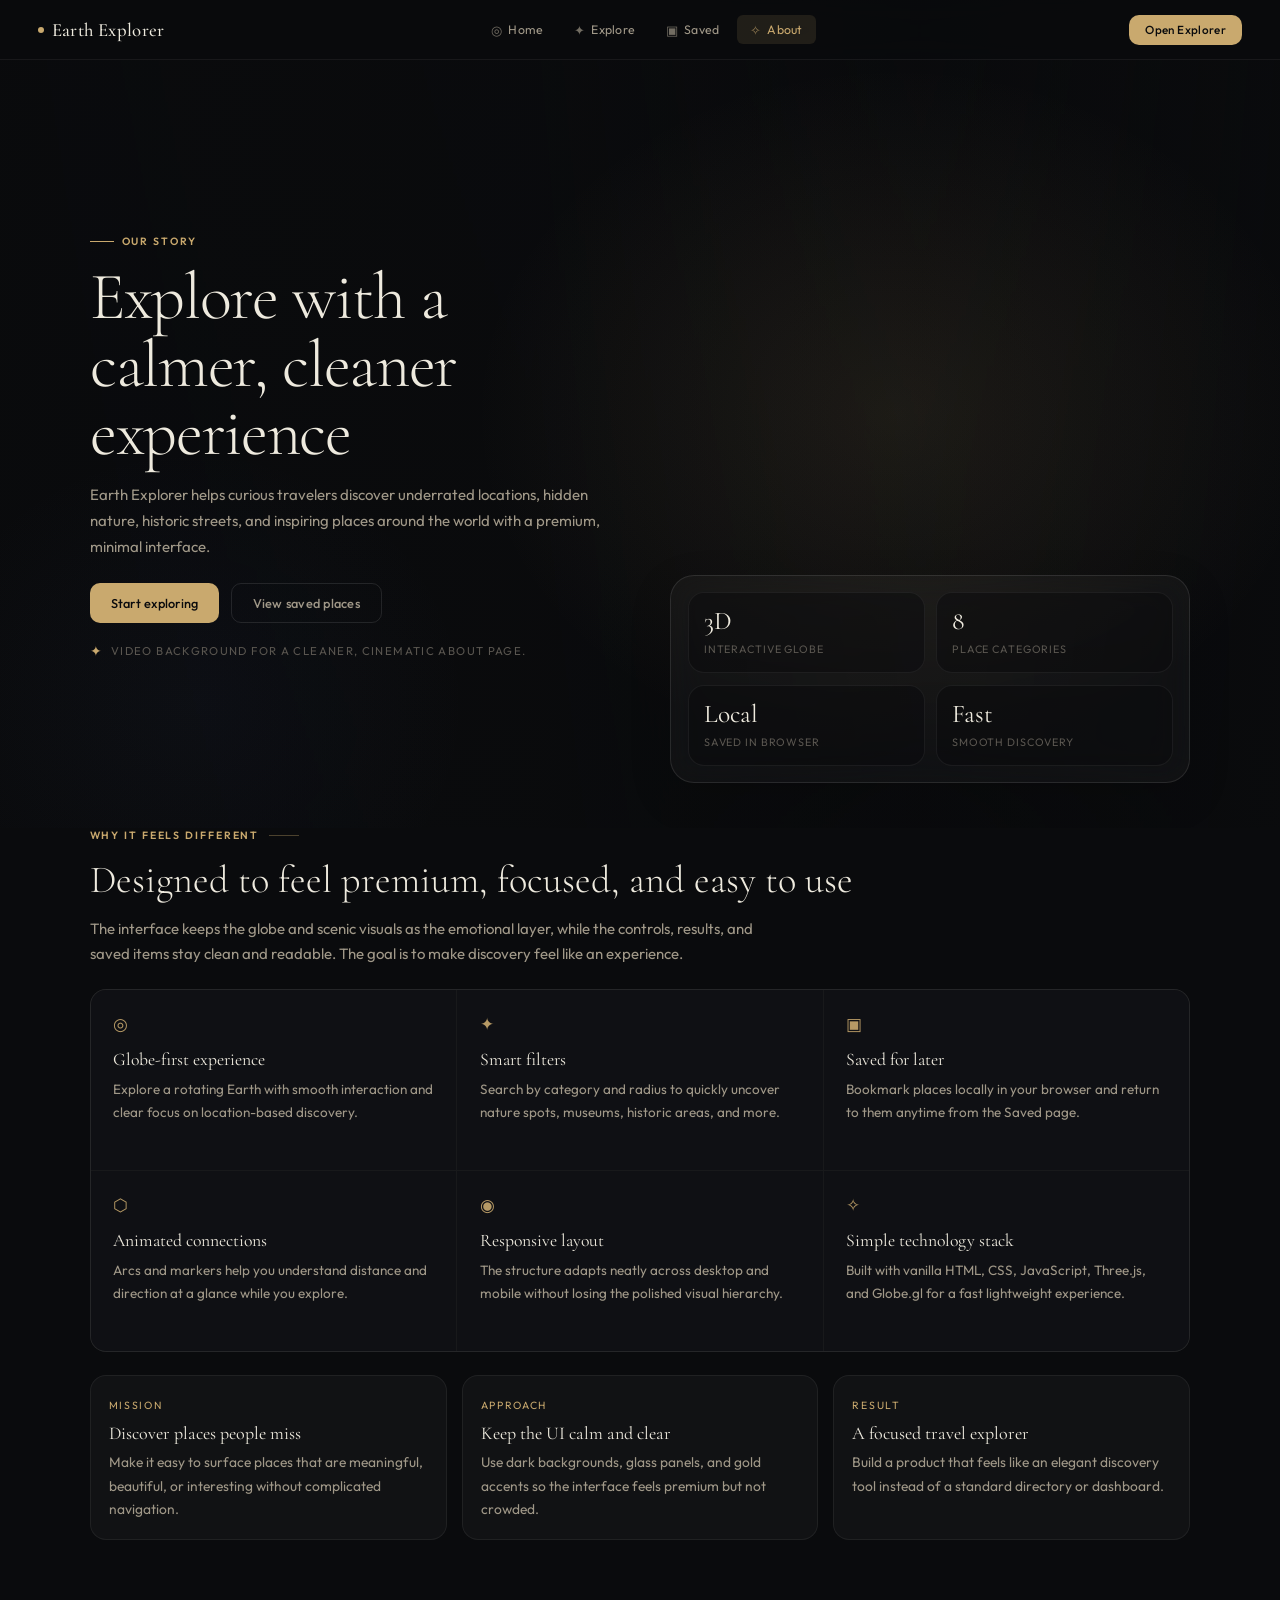
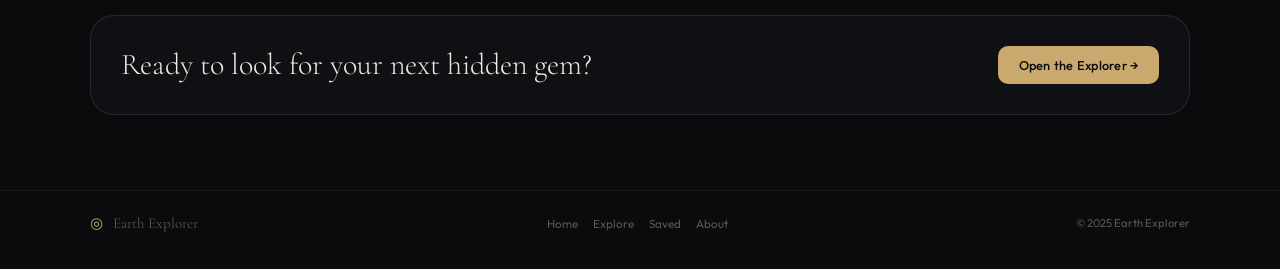
==== web/about.html @ 2730da40 "feat(frontend): finalize UI" ====
<!doctype html>
<html lang="en">
<head>
  <meta charset="UTF-8" />
  <meta name="viewport" content="width=device-width, initial-scale=1.0" />
  <title>About — Earth Explorer</title>
  <link rel="preconnect" href="https://fonts.googleapis.com" />
  <link rel="preconnect" href="https://fonts.gstatic.com" crossorigin />
  <link href="https://fonts.googleapis.com/css2?family=Cormorant+Garamond:ital,wght@0,300;0,400;0,500;0,600;1,300;1,400&family=Outfit:wght@300;400;500;600&display=swap" rel="stylesheet" />
  <link rel="stylesheet" href="styles.css" />
  <style>
    body {
      background: var(--bg);
      color: var(--text);
      min-height: 100vh;
      overflow-x: hidden;
    }

    .about-hero {
      position: relative;
      min-height: 92vh;
      padding: 104px 7vw 3rem;
      display: grid;
      grid-template-columns: minmax(340px, 0.95fr) minmax(420px, 1.05fr);
      gap: 1.8rem;
      align-items: center;
      overflow: hidden;
    }

    .about-hero::before {
      content: "";
      position: absolute;
      inset: 0;
      background:
        radial-gradient(ellipse 55% 70% at 70% 50%, rgba(201,169,110,0.10) 0%, transparent 60%),
        radial-gradient(ellipse 35% 50% at 15% 85%, rgba(80,100,160,0.05) 0%, transparent 62%);
      pointer-events: none;
      z-index: 1;
    }

    .about-video-wrap {
      position: absolute;
      inset: 0;
      z-index: 0;
      overflow: hidden;
    }

    .about-video-wrap::after {
      content: "";
      position: absolute;
      inset: 0;
      background:
        linear-gradient(90deg, rgba(10,11,13,0.92) 0%, rgba(10,11,13,0.78) 42%, rgba(10,11,13,0.35) 72%, rgba(10,11,13,0.82) 100%),
        linear-gradient(180deg, rgba(10,11,13,0.18) 0%, rgba(10,11,13,0.45) 100%);
      pointer-events: none;
    }

    .about-video {
      width: 100%;
      height: 100%;
      object-fit: cover;
      filter: saturate(0.9) contrast(1.03) brightness(0.85);
      transform: scale(1.02);
    }

    .hero-copy,
    .hero-panel {
      position: relative;
      z-index: 2;
    }

    .hero-copy {
      max-width: 620px;
    }

    .hero-tag {
      display: inline-flex;
      align-items: center;
      gap: 8px;
      font-size: 0.7rem;
      font-weight: 600;
      letter-spacing: 0.18em;
      text-transform: uppercase;
      color: var(--gold);
      margin-bottom: 1rem;
    }

    .hero-tag::before {
      content: "";
      display: block;
      width: 24px;
      height: 1px;
      background: var(--gold);
    }

    .about-hero h1 {
      font-family: var(--font-display);
      font-size: clamp(2.9rem, 5.2vw, 4.8rem);
      font-weight: 300;
      line-height: 1.02;
      letter-spacing: -0.02em;
      color: var(--text);
      margin-bottom: 1rem;
      text-wrap: balance;
    }

    .about-hero p {
      color: var(--text-2);
      font-size: 1rem;
      max-width: 56ch;
      line-height: 1.75;
      margin-bottom: 1.5rem;
    }

    .hero-actions {
      display: flex;
      gap: 0.75rem;
      flex-wrap: wrap;
      margin-bottom: 1.25rem;
    }

    .hero-note {
      display: inline-flex;
      align-items: center;
      gap: 8px;
      color: var(--text-3);
      font-size: 0.76rem;
      letter-spacing: 0.12em;
      text-transform: uppercase;
    }

    .hero-note::before {
      content: "✦";
      color: var(--gold);
      font-size: 0.9rem;
    }

    .hero-panel {
      align-self: end;
      justify-self: end;
      width: min(520px, 100%);
      padding: 1.1rem;
      border-radius: var(--radius-xl);
      border: 1px solid var(--border-2);
      background: rgba(255,255,255,0.03);
      backdrop-filter: blur(18px);
      box-shadow: 0 14px 40px rgba(0,0,0,0.18);
    }

    .hero-panel-grid {
      display: grid;
      grid-template-columns: repeat(2, 1fr);
      gap: 0.75rem;
    }

    .hero-mini {
      padding: 1rem;
      border-radius: var(--radius-lg);
      border: 1px solid var(--border);
      background: rgba(10,11,13,0.45);
    }

    .hero-mini strong {
      display: block;
      font-family: var(--font-display);
      font-size: 1.7rem;
      font-weight: 400;
      color: var(--text);
      line-height: 1;
      margin-bottom: 0.3rem;
    }

    .hero-mini span {
      color: var(--text-3);
      font-size: 0.72rem;
      text-transform: uppercase;
      letter-spacing: 0.08em;
    }

    .about-shell {
      padding: 0 7vw 5rem;
      display: grid;
      gap: 2rem;
    }

    .section-tag {
      font-size: 0.7rem;
      font-weight: 600;
      letter-spacing: 0.18em;
      text-transform: uppercase;
      color: var(--gold);
      margin-bottom: 1rem;
      display: flex;
      align-items: center;
      gap: 10px;
    }

    .section-tag::after {
      content: "";
      flex: 1;
      max-width: 30px;
      height: 1px;
      background: var(--gold-mid);
    }

    .section-title {
      font-family: var(--font-display);
      font-size: clamp(1.8rem, 3vw, 2.8rem);
      font-weight: 300;
      line-height: 1.2;
      color: var(--text);
      margin-bottom: 0.85rem;
    }

    .section-subtitle {
      color: var(--text-2);
      max-width: 68ch;
      line-height: 1.7;
      margin-bottom: 1.5rem;
    }

    .features-grid {
      display: grid;
      grid-template-columns: repeat(3, 1fr);
      gap: 1px;
      background: var(--border);
      border: 1px solid var(--border);
      border-radius: var(--radius-lg);
      overflow: hidden;
      margin-bottom: 1.5rem;
    }

    .feature-item {
      background: var(--bg-1);
      padding: 1.5rem;
      min-height: 180px;
    }

    .feature-icon {
      display: inline-flex;
      margin-bottom: 1rem;
      color: var(--gold);
      font-size: 1.15rem;
      opacity: 0.9;
    }

    .feature-item h3 {
      font-family: var(--font-display);
      font-size: 1.18rem;
      font-weight: 400;
      color: var(--text);
      margin-bottom: 0.55rem;
    }

    .feature-item p {
      color: var(--text-2);
      line-height: 1.7;
      font-size: 0.9rem;
    }

    .story-grid {
      display: grid;
      grid-template-columns: repeat(3, 1fr);
      gap: 1rem;
    }

    .story-card {
      padding: 1.2rem;
      border: 1px solid var(--border);
      border-radius: var(--radius-lg);
      background: rgba(255,255,255,0.03);
    }

    .story-card span {
      display: inline-block;
      margin-bottom: 0.7rem;
      color: var(--gold);
      text-transform: uppercase;
      letter-spacing: 0.16em;
      font-size: 0.7rem;
    }

    .story-card h3 {
      font-family: var(--font-display);
      font-size: 1.2rem;
      font-weight: 400;
      color: var(--text);
      margin-bottom: 0.45rem;
    }

    .story-card p {
      color: var(--text-2);
      line-height: 1.7;
      font-size: 0.92rem;
    }

    .cta-band {
      margin: 0 7vw 5rem;
      background: var(--bg-1);
      border: 1px solid var(--border-2);
      border-radius: var(--radius-xl);
      padding: 2rem;
      display: flex;
      align-items: center;
      justify-content: space-between;
      gap: 1rem;
      flex-wrap: wrap;
    }

    .cta-band h2 {
      font-family: var(--font-display);
      font-size: clamp(1.4rem, 2.4vw, 2rem);
      font-weight: 300;
      color: var(--text);
      max-width: 40ch;
      line-height: 1.25;
    }

    .footer {
      padding: 1.5rem 7vw 2.5rem;
      border-top: 1px solid var(--border);
      display: flex;
      align-items: center;
      justify-content: space-between;
      gap: 1rem;
      flex-wrap: wrap;
      color: var(--text-3);
      font-size: 0.85rem;
    }

    .footer-links {
      display: flex;
      gap: 1rem;
      flex-wrap: wrap;
      list-style: none;
    }

    .footer-links a:hover {
      color: var(--gold);
    }

    @media (max-width: 980px) {
      .about-hero {
        grid-template-columns: 1fr;
        min-height: auto;
        padding-bottom: 2.5rem;
      }

      .hero-panel {
        justify-self: start;
      }

      .features-grid,
      .story-grid {
        grid-template-columns: 1fr;
      }
    }

    @media (max-width: 720px) {
      .about-hero {
        padding-top: 92px;
      }

      .hero-panel-grid {
        grid-template-columns: 1fr 1fr;
      }

      .cta-band {
        text-align: center;
        justify-content: center;
      }
    }

    @media (max-width: 520px) {
      .hero-panel-grid {
        grid-template-columns: 1fr;
      }
    }
  </style>
</head>
<body>
  <div class="space-bg"></div>

  <nav class="nav">
    <a href="index.html" class="nav-logo"><span class="dot"></span>Earth Explorer</a>
    <ul class="nav-links">
      <li><a href="index.html"><span class="nav-icon">◎</span> Home</a></li>
      <li><a href="explore.html"><span class="nav-icon">✦</span> Explore</a></li>
      <li><a href="saved.html"><span class="nav-icon">▣</span> Saved</a></li>
      <li><a href="about.html" class="active"><span class="nav-icon">✧</span> About</a></li>
    </ul>
    <a href="explore.html" class="nav-cta">Open Explorer</a>
    <button class="nav-hamburger" id="navHam" aria-label="Menu" aria-expanded="false">
      <span></span><span></span><span></span>
    </button>
  </nav>

  <div class="mobile-menu" id="mobileMenu">
    <a href="index.html">◎ &nbsp;Home</a>
    <a href="explore.html">✦ &nbsp;Explore</a>
    <a href="saved.html">▣ &nbsp;Saved</a>
    <a href="about.html" class="active">✧ &nbsp;About</a>
  </div>

  <header class="about-hero">
    <div class="about-video-wrap">
      <video class="about-video" autoplay muted loop playsinline>
        <source src="mixkit-landscape-of-a-large-lake-during-sunset-from-the-air-4998-4k.mp4" type="video/mp4" />
      </video>
    </div>

    <div class="hero-copy">
      <div class="hero-tag">Our story</div>
      <h1>Explore with a calmer, cleaner experience</h1>
      <p>
        Earth Explorer helps curious travelers discover underrated locations, hidden nature,
        historic streets, and inspiring places around the world with a premium, minimal interface.
      </p>
      <div class="hero-actions">
        <a href="explore.html" class="btn btn-gold">Start exploring</a>
        <a href="saved.html" class="btn btn-outline">View saved places</a>
      </div>
      <div class="hero-note">Video background for a cleaner, cinematic about page.</div>
    </div>

    <div class="hero-panel glass">
      <div class="hero-panel-grid">
        <div class="hero-mini">
          <strong>3D</strong>
          <span>Interactive globe</span>
        </div>
        <div class="hero-mini">
          <strong>8</strong>
          <span>Place categories</span>
        </div>
        <div class="hero-mini">
          <strong>Local</strong>
          <span>Saved in browser</span>
        </div>
        <div class="hero-mini">
          <strong>Fast</strong>
          <span>Smooth discovery</span>
        </div>
      </div>
    </div>
  </header>

  <main class="about-shell">
    <section>
      <div class="section-tag">Why it feels different</div>
      <h2 class="section-title">Designed to feel premium, focused, and easy to use</h2>
      <p class="section-subtitle">
        The interface keeps the globe and scenic visuals as the emotional layer, while the controls,
        results, and saved items stay clean and readable. The goal is to make discovery feel like an experience.
      </p>

      <div class="features-grid">
        <div class="feature-item">
          <span class="feature-icon">◎</span>
          <h3>Globe-first experience</h3>
          <p>Explore a rotating Earth with smooth interaction and clear focus on location-based discovery.</p>
        </div>
        <div class="feature-item">
          <span class="feature-icon">✦</span>
          <h3>Smart filters</h3>
          <p>Search by category and radius to quickly uncover nature spots, museums, historic areas, and more.</p>
        </div>
        <div class="feature-item">
          <span class="feature-icon">▣</span>
          <h3>Saved for later</h3>
          <p>Bookmark places locally in your browser and return to them anytime from the Saved page.</p>
        </div>
        <div class="feature-item">
          <span class="feature-icon">⬡</span>
          <h3>Animated connections</h3>
          <p>Arcs and markers help you understand distance and direction at a glance while you explore.</p>
        </div>
        <div class="feature-item">
          <span class="feature-icon">◉</span>
          <h3>Responsive layout</h3>
          <p>The structure adapts neatly across desktop and mobile without losing the polished visual hierarchy.</p>
        </div>
        <div class="feature-item">
          <span class="feature-icon">✧</span>
          <h3>Simple technology stack</h3>
          <p>Built with vanilla HTML, CSS, JavaScript, Three.js, and Globe.gl for a fast lightweight experience.</p>
        </div>
      </div>

      <div class="story-grid">
        <div class="story-card glass">
          <span>Mission</span>
          <h3>Discover places people miss</h3>
          <p>Make it easy to surface places that are meaningful, beautiful, or interesting without complicated navigation.</p>
        </div>
        <div class="story-card glass">
          <span>Approach</span>
          <h3>Keep the UI calm and clear</h3>
          <p>Use dark backgrounds, glass panels, and gold accents so the interface feels premium but not crowded.</p>
        </div>
        <div class="story-card glass">
          <span>Result</span>
          <h3>A focused travel explorer</h3>
          <p>Build a product that feels like an elegant discovery tool instead of a standard directory or dashboard.</p>
        </div>
      </div>
    </section>
  </main>

  <div class="cta-band">
    <h2>Ready to look for your next hidden gem?</h2>
    <a href="explore.html" class="btn btn-gold">Open the Explorer →</a>
  </div>

  <footer class="footer">
    <div class="footer-logo"><span style="color:var(--gold)">◎</span>&nbsp;Earth Explorer</div>
    <ul class="footer-links">
      <li><a href="index.html">Home</a></li>
      <li><a href="explore.html">Explore</a></li>
      <li><a href="saved.html">Saved</a></li>
      <li><a href="about.html">About</a></li>
    </ul>
    <span class="footer-copy">© 2025 Earth Explorer</span>
  </footer>

  <script src="nav.js"></script>
  <script src="about.js"></script>
</body>
</html>
---- web/styles.css ----
@import url('https://fonts.googleapis.com/css2?family=Cormorant+Garamond:ital,wght@0,300;0,400;0,500;0,600;1,300;1,400&family=Outfit:wght@300;400;500;600&display=swap');

/* ─── TOKENS ─────────────────────────────────────────────────── */
:root {
  --bg:        #0a0b0d;
  --bg-1:      #0f1014;
  --bg-2:      #141519;
  --bg-3:      #1a1b20;
  --bg-4:      #20222a;

  --gold:      #c9a96e;
  --gold-dim:  rgba(201,169,110,0.12);
  --gold-mid:  rgba(201,169,110,0.35);

  --text:      #eeeade;
  --text-2:    #a09888;
  --text-3:    #5a5650;

  --border:    rgba(255,255,255,0.06);
  --border-2:  rgba(255,255,255,0.1);
  --border-3:  rgba(201,169,110,0.3);

  --radius-sm: 6px;
  --radius:    10px;
  --radius-lg: 16px;
  --radius-xl: 24px;

  --font-display: 'Cormorant Garamond', Georgia, serif;
  --font-body:    'Outfit', sans-serif;
}

/* ─── RESET ──────────────────────────────────────────────────── */
*, *::before, *::after { box-sizing: border-box; margin: 0; padding: 0; }

html { font-size: 15px; scroll-behavior: smooth; }

body {
  font-family: var(--font-body);
  background: var(--bg);
  color: var(--text);
  min-height: 100vh;
  overflow-x: hidden;
  -webkit-font-smoothing: antialiased;
}

a { color: inherit; text-decoration: none; }
button { cursor: pointer; font-family: var(--font-body); }
img { display: block; max-width: 100%; }

/* ─── SCROLLBAR ──────────────────────────────────────────────── */
::-webkit-scrollbar { width: 4px; }
::-webkit-scrollbar-track { background: transparent; }
::-webkit-scrollbar-thumb { background: var(--bg-4); border-radius: 4px; }

/* ─── NAV ────────────────────────────────────────────────────── */
.nav {
  position: fixed;
  top: 0; left: 0; right: 0;
  z-index: 100;
  height: 60px;
  display: flex;
  align-items: center;
  justify-content: space-between;
  padding: 0 2.5rem;
  background: rgba(10,11,13,0.85);
  backdrop-filter: blur(20px);
  border-bottom: 1px solid var(--border);
}

.nav-logo {
  font-family: var(--font-display);
  font-size: 1.25rem;
  font-weight: 500;
  color: var(--text);
  letter-spacing: 0.02em;
  display: flex;
  align-items: center;
  gap: 8px;
}

.nav-logo .dot {
  width: 6px; height: 6px;
  border-radius: 50%;
  background: var(--gold);
}

.nav-links {
  display: flex;
  align-items: center;
  gap: 0.25rem;
  list-style: none;
}

.nav-links a {
  display: inline-flex;
  align-items: center;
  gap: 6px;
  padding: 0.45rem 0.9rem;
  border-radius: var(--radius-sm);
  font-size: 0.82rem;
  font-weight: 400;
  color: var(--text-2);
  transition: color 0.2s, background 0.2s;
  letter-spacing: 0.02em;
}

.nav-links a:hover { color: var(--text); background: var(--bg-3); }

.nav-links a.active {
  color: var(--gold);
  background: var(--gold-dim);
}

.nav-links .nav-icon { font-size: 13px; opacity: 0.7; }

.nav-cta {
  font-size: 0.78rem;
  font-weight: 500;
  padding: 0.5rem 1.1rem;
  border-radius: var(--radius);
  background: var(--gold);
  color: var(--bg);
  border: none;
  transition: opacity 0.2s, transform 0.2s;
  letter-spacing: 0.03em;
}

.nav-cta:hover { opacity: 0.9; transform: translateY(-1px); }

/* Mobile hamburger */
.nav-hamburger {
  display: none;
  flex-direction: column;
  gap: 4px;
  background: none;
  border: none;
  padding: 6px;
}

.nav-hamburger span {
  display: block;
  width: 20px; height: 1.5px;
  background: var(--text-2);
  border-radius: 2px;
  transition: 0.2s;
}

.mobile-menu {
  display: none;
  position: fixed;
  top: 60px; left: 0; right: 0;
  background: var(--bg-1);
  border-bottom: 1px solid var(--border);
  padding: 1rem 1.5rem;
  flex-direction: column;
  gap: 0.25rem;
  z-index: 99;
}

.mobile-menu.open { display: flex; }

.mobile-menu a {
  display: flex;
  align-items: center;
  gap: 10px;
  padding: 0.7rem 0.8rem;
  border-radius: var(--radius-sm);
  font-size: 0.9rem;
  color: var(--text-2);
  transition: background 0.15s, color 0.15s;
}

.mobile-menu a:hover, .mobile-menu a.active { color: var(--gold); background: var(--gold-dim); }

/* ─── BUTTONS ────────────────────────────────────────────────── */
.btn {
  display: inline-flex;
  align-items: center;
  gap: 7px;
  border: none;
  padding: 0.72rem 1.4rem;
  border-radius: var(--radius);
  font-family: var(--font-body);
  font-size: 0.85rem;
  font-weight: 500;
  letter-spacing: 0.02em;
  transition: all 0.2s ease;
  white-space: nowrap;
}

.btn:hover { transform: translateY(-1px); }
.btn:active { transform: translateY(0) scale(0.99); }

.btn-gold {
  background: var(--gold);
  color: var(--bg);
}
.btn-gold:hover { background: #d4b47c; }

.btn-outline {
  background: transparent;
  border: 1px solid var(--border-2);
  color: var(--text-2);
}
.btn-outline:hover { border-color: var(--gold-mid); color: var(--text); background: var(--gold-dim); }

.btn-ghost {
  background: var(--bg-3);
  border: 1px solid var(--border);
  color: var(--text-2);
  font-size: 0.8rem;
  padding: 0.5rem 1rem;
}
.btn-ghost:hover { color: var(--text); border-color: var(--border-2); }

.btn-icon {
  width: 36px; height: 36px;
  padding: 0;
  justify-content: center;
  background: var(--bg-3);
  border: 1px solid var(--border);
  color: var(--text-2);
  border-radius: var(--radius-sm);
  font-size: 16px;
}
.btn-icon:hover { color: var(--text); border-color: var(--border-2); }

/* ─── INPUTS ─────────────────────────────────────────────────── */
.input {
  width: 100%;
  background: var(--bg-2);
  border: 1px solid var(--border);
  border-radius: var(--radius);
  padding: 0.65rem 0.9rem;
  color: var(--text);
  font-family: var(--font-body);
  font-size: 0.875rem;
  outline: none;
  transition: border-color 0.2s, background 0.2s;
}
.input:focus { border-color: var(--gold-mid); background: var(--bg-3); }
.input::placeholder { color: var(--text-3); }

.input-group { position: relative; }
.input-group .input { padding-left: 2.4rem; }
.input-prefix {
  position: absolute;
  left: 0.9rem;
  top: 50%;
  transform: translateY(-50%);
  color: var(--text-3);
  font-size: 13px;
  pointer-events: none;
}

/* Range slider */
input[type=range] {
  width: 100%;
  appearance: none;
  height: 2px;
  background: var(--bg-4);
  border-radius: 2px;
  outline: none;
  cursor: pointer;
}
input[type=range]::-webkit-slider-thumb {
  appearance: none;
  width: 14px; height: 14px;
  border-radius: 50%;
  background: var(--gold);
  border: 2px solid var(--bg);
  box-shadow: 0 0 0 3px var(--gold-dim);
  transition: box-shadow 0.2s;
}
input[type=range]:hover::-webkit-slider-thumb { box-shadow: 0 0 0 5px var(--gold-dim); }

/* ─── CHIPS ──────────────────────────────────────────────────── */
.chips { display: flex; flex-wrap: wrap; gap: 0.4rem; }

.chip {
  padding: 0.32rem 0.72rem;
  border-radius: 999px;
  border: 1px solid var(--border);
  background: transparent;
  color: var(--text-3);
  font-family: var(--font-body);
  font-size: 0.75rem;
  font-weight: 500;
  letter-spacing: 0.02em;
  cursor: pointer;
  transition: all 0.18s ease;
}
.chip:hover { border-color: var(--border-2); color: var(--text-2); }
.chip.active {
  background: var(--gold-dim);
  border-color: var(--gold-mid);
  color: var(--gold);
}

/* ─── LABEL ──────────────────────────────────────────────────── */
.label {
  font-size: 0.7rem;
  font-weight: 600;
  letter-spacing: 0.14em;
  text-transform: uppercase;
  color: var(--text-3);
}

/* ─── DIVIDER ────────────────────────────────────────────────── */
.divider {
  height: 1px;
  background: var(--border);
  margin: 1.5rem 0;
}

/* ─── BADGE ──────────────────────────────────────────────────── */
.badge {
  display: inline-block;
  padding: 0.2rem 0.55rem;
  border-radius: 5px;
  font-size: 0.68rem;
  font-weight: 600;
  letter-spacing: 0.04em;
  background: var(--gold-dim);
  color: var(--gold);
  border: 1px solid rgba(201,169,110,0.2);
}

/* ─── CARD ───────────────────────────────────────────────────── */
.card {
  background: var(--bg-1);
  border: 1px solid var(--border);
  border-radius: var(--radius-lg);
  overflow: hidden;
  transition: border-color 0.2s, transform 0.2s;
}
.card:hover {
  border-color: var(--border-2);
  transform: translateY(-2px);
}

/* ─── STATS STRIP ────────────────────────────────────────────── */
.stat-strip {
  display: grid;
  grid-template-columns: repeat(4, 1fr);
  gap: 1px;
  background: var(--border);
  border: 1px solid var(--border);
  border-radius: var(--radius-lg);
  overflow: hidden;
}

.stat-item {
  background: var(--bg-1);
  padding: 1.1rem 1rem;
  text-align: center;
}

.stat-num {
  font-family: var(--font-display);
  font-size: 1.8rem;
  font-weight: 300;
  color: var(--text);
  line-height: 1;
  display: block;
  margin-bottom: 0.3rem;
}

.stat-lbl {
  font-size: 0.7rem;
  color: var(--text-3);
  letter-spacing: 0.08em;
  text-transform: uppercase;
}

/* ─── MODAL ──────────────────────────────────────────────────── */
.modal-overlay {
  position: fixed;
  inset: 0;
  background: rgba(5,6,8,0.82);
  backdrop-filter: blur(10px);
  display: flex;
  align-items: center;
  justify-content: center;
  z-index: 200;
  padding: 1rem;
  opacity: 0;
  pointer-events: none;
  transition: opacity 0.25s ease;
}

.modal-overlay.open {
  opacity: 1;
  pointer-events: all;
}

.modal-box {
  background: var(--bg-1);
  border: 1px solid var(--border-2);
  border-radius: var(--radius-xl);
  width: min(700px, 96vw);
  overflow: hidden;
  transform: translateY(12px) scale(0.98);
  transition: transform 0.25s ease;
}

.modal-overlay.open .modal-box {
  transform: translateY(0) scale(1);
}

.modal-banner {
  height: 180px;
  background: var(--bg-3);
  position: relative;
  overflow: hidden;
  display: flex;
  align-items: center;
  justify-content: center;
}

.modal-banner-bg {
  position: absolute;
  inset: 0;
  background:
    radial-gradient(ellipse at 30% 50%, rgba(201,169,110,0.12) 0%, transparent 60%),
    radial-gradient(ellipse at 80% 30%, rgba(100,140,200,0.08) 0%, transparent 50%);
}

.modal-banner-icon {
  font-size: 3rem;
  position: relative;
  z-index: 1;
  opacity: 0.6;
}

.modal-close {
  position: absolute;
  top: 0.75rem; right: 0.75rem;
  width: 30px; height: 30px;
  border-radius: var(--radius-sm);
  background: rgba(0,0,0,0.4);
  border: 1px solid rgba(255,255,255,0.1);
  color: var(--text-2);
  font-size: 1rem;
  display: flex;
  align-items: center;
  justify-content: center;
  z-index: 5;
  transition: background 0.2s;
}
.modal-close:hover { background: rgba(255,255,255,0.1); color: var(--text); }

.modal-body { padding: 1.75rem; }
.modal-body h3 {
  font-family: var(--font-display);
  font-size: 1.7rem;
  font-weight: 400;
  color: var(--text);
  margin-bottom: 0.35rem;
}
.modal-meta { font-size: 0.8rem; color: var(--gold); margin-bottom: 0.75rem; letter-spacing: 0.03em; }
.modal-desc { color: var(--text-2); font-size: 0.9rem; line-height: 1.65; margin-bottom: 1.5rem; }
.modal-actions { display: flex; gap: 0.6rem; flex-wrap: wrap; }

/* ─── TOAST ──────────────────────────────────────────────────── */
.toast {
  position: fixed;
  bottom: 1.5rem;
  left: 50%;
  transform: translateX(-50%) translateY(20px);
  background: var(--bg-3);
  border: 1px solid var(--border-2);
  border-radius: var(--radius);
  padding: 0.6rem 1.2rem;
  font-size: 0.82rem;
  color: var(--text);
  display: flex;
  align-items: center;
  gap: 8px;
  z-index: 300;
  opacity: 0;
  transition: all 0.3s ease;
  pointer-events: none;
  white-space: nowrap;
}

.toast.show {
  opacity: 1;
  transform: translateX(-50%) translateY(0);
}

.toast-dot {
  width: 6px; height: 6px;
  border-radius: 50%;
  background: var(--gold);
  flex-shrink: 0;
}

/* ─── PROGRESS ───────────────────────────────────────────────── */
.progress-bar {
  height: 2px;
  background: var(--bg-4);
  border-radius: 2px;
  overflow: hidden;
}

.progress-fill {
  height: 100%;
  width: 0;
  background: linear-gradient(90deg, var(--gold), #e8c88a);
  transition: width 0.15s linear;
}

/* ─── LOADING RING ───────────────────────────────────────────── */
.loader {
  width: 36px; height: 36px;
  border-radius: 50%;
  border: 1.5px solid var(--bg-4);
  border-top-color: var(--gold);
  animation: spin 0.85s linear infinite;
}

/* ─── EMPTY STATE ────────────────────────────────────────────── */
.empty-state {
  display: flex;
  flex-direction: column;
  align-items: center;
  justify-content: center;
  gap: 0.75rem;
  padding: 3rem 1.5rem;
  text-align: center;
}

.empty-orb {
  width: 52px; height: 52px;
  border-radius: 50%;
  background: var(--bg-3);
  border: 1px solid var(--border-2);
  display: flex;
  align-items: center;
  justify-content: center;
  font-size: 22px;
  color: var(--text-3);
}

.empty-state p { color: var(--text-3); font-size: 0.85rem; line-height: 1.6; }
.empty-state strong { color: var(--text-2); font-weight: 500; }

/* ─── PAGE HEADER ────────────────────────────────────────────── */
.page-header {
  padding: 100px 7vw 60px;
  border-bottom: 1px solid var(--border);
}

.page-header .eyebrow {
  font-size: 0.7rem;
  font-weight: 600;
  letter-spacing: 0.18em;
  text-transform: uppercase;
  color: var(--gold);
  margin-bottom: 1rem;
  display: flex;
  align-items: center;
  gap: 10px;
}

.page-header .eyebrow::after {
  content: '';
  flex: 1;
  max-width: 40px;
  height: 1px;
  background: var(--gold-mid);
}

.page-header h1 {
  font-family: var(--font-display);
  font-size: clamp(2.5rem, 5vw, 4.2rem);
  font-weight: 300;
  line-height: 1.1;
  letter-spacing: -0.01em;
  color: var(--text);
  margin-bottom: 1rem;
}

.page-header h1 em {
  font-style: italic;
  color: var(--gold);
}

.page-header p {
  color: var(--text-2);
  font-size: 1rem;
  max-width: 52ch;
  line-height: 1.7;
}

/* ─── FOOTER ─────────────────────────────────────────────────── */
.footer {
  border-top: 1px solid var(--border);
  padding: 2rem 7vw;
  display: flex;
  align-items: center;
  justify-content: space-between;
  flex-wrap: wrap;
  gap: 1rem;
}

.footer-logo {
  font-family: var(--font-display);
  font-size: 1rem;
  font-weight: 400;
  color: var(--text-3);
  display: flex;
  align-items: center;
  gap: 6px;
}

.footer-links {
  display: flex;
  gap: 1.5rem;
  list-style: none;
}

.footer-links a {
  font-size: 0.78rem;
  color: var(--text-3);
  transition: color 0.2s;
}

.footer-links a:hover { color: var(--text-2); }

.footer-copy {
  font-size: 0.75rem;
  color: var(--text-3);
}

/* ─── ANIMATIONS ─────────────────────────────────────────────── */
@keyframes spin { to { transform: rotate(360deg); } }

@keyframes fadeUp {
  from { opacity: 0; transform: translateY(14px); }
  to   { opacity: 1; transform: translateY(0); }
}

@keyframes fadeIn {
  from { opacity: 0; }
  to   { opacity: 1; }
}

.anim-up { animation: fadeUp 0.6s ease both; }
.anim-up-2 { animation: fadeUp 0.6s ease 0.1s both; }
.anim-up-3 { animation: fadeUp 0.6s ease 0.2s both; }
.anim-up-4 { animation: fadeUp 0.6s ease 0.3s both; }

/* ─── HIDDEN ─────────────────────────────────────────────────── */
.hidden { display: none !important; }

/* ─── RESPONSIVE ─────────────────────────────────────────────── */
@media (max-width: 900px) {
  .nav-links, .nav-cta { display: none; }
  .nav-hamburger { display: flex; }
  .stat-strip { grid-template-columns: 1fr 1fr; }
}

@media (max-width: 600px) {
  .nav { padding: 0 1.25rem; }
  .page-header { padding: 90px 5vw 40px; }
  .footer { flex-direction: column; align-items: flex-start; }
}

/* =========================
   PAGE TRANSITIONS
========================= */

body {
  opacity: 0;
  transform: translateY(8px);
  will-change: opacity, transform;
  transition:
    opacity 0.3s ease,
    transform 0.3s cubic-bezier(.22,1,.36,1);
}

body.page-ready {
  opacity: 1;
  transform: translateY(0);
}

/* Link transition */
body.page-exit {
  opacity: 0;
  transform: translateY(-8px);
}

/* Section reveal */
.reveal {
  opacity: 0;
  transform: translateY(40px);
  transition:
    opacity .8s ease,
    transform .8s cubic-bezier(.22,1,.36,1);
}

.reveal.visible {
  opacity: 1;
  transform: translateY(0);
}

/* Hero text stagger */
.anim-text {
  opacity: 0;
  transform: translateY(24px);
  animation: fadeSlideUp .9s forwards;
}

.anim-text:nth-child(2){animation-delay:.1s;}
.anim-text:nth-child(3){animation-delay:.2s;}
.anim-text:nth-child(4){animation-delay:.3s;}

@keyframes fadeSlideUp{
  to{
    opacity:1;
    transform:translateY(0);
  }
}

/* Card hover */
.card,
.feature-item,
.place-card,
.cat-card,
.story-card,
.hero-mini {
  transition:
    transform .35s cubic-bezier(.22,1,.36,1),
    box-shadow .35s ease,
    border-color .35s ease;
}

.card:hover,
.feature-item:hover,
.place-card:hover,
.cat-card:hover,
.story-card:hover,
.hero-mini:hover{
  transform: translateY(-6px);
}

/* Smooth image zoom */
img,
video{
  transition: transform 8s ease;
}

.hero:hover img,
.hero:hover video{
  transform: scale(1.05);
}

/* ==========================
   PREMIUM TEXT ANIMATIONS
========================== */

.text-reveal {
  opacity: 0;
  transform: translateY(24px);
  animation: textReveal 0.9s cubic-bezier(.22,1,.36,1) forwards;
}

.text-reveal-delay-1 {
  animation-delay: .15s;
}

.text-reveal-delay-2 {
  animation-delay: .3s;
}

.text-reveal-delay-3 {
  animation-delay: .45s;
}

@keyframes textReveal {
  from {
    opacity: 0;
    transform: translateY(24px);
  }

  to {
    opacity: 1;
    transform: translateY(0);
  }
}

/* Elegant letter spacing animation */

.text-glow {
  animation: textGlow 1.4s ease forwards;
}

@keyframes textGlow {
  from {
    opacity: 0;
    letter-spacing: 0.12em;
  }

  to {
    opacity: 1;
    letter-spacing: normal;
  }
}

.title-3d,
.hero h1,
.about-hero h1,
.saved-hero h1 {
  transform-style: preserve-3d;
  will-change: transform, text-shadow, filter;
}

.title-3d {
  position: relative;
  display: inline-block;
  color: var(--text);
  text-shadow:
    0 12px 28px rgba(0, 0, 0, 0.18),
    0 3px 18px rgba(0, 0, 0, 0.14),
    0 0 30px rgba(201, 169, 110, 0.12);
  transition: transform 0.32s ease, text-shadow 0.32s ease;
  animation: floatTitle 8s ease-in-out infinite alternate;
}

.title-3d::before {
  content: '';
  position: absolute;
  inset: 0;
  pointer-events: none;
  background: linear-gradient(180deg, rgba(255, 255, 255, 0.16), transparent 44%);
  opacity: 0.18;
  transform: translateZ(-24px) scale(1.05);
  filter: blur(1px);
}

.title-3d:hover {
  transform: translateY(-2px) rotateX(1.25deg) rotateY(-1.75deg);
  text-shadow:
    0 18px 40px rgba(0, 0, 0, 0.22),
    0 4px 24px rgba(0, 0, 0, 0.16),
    0 0 52px rgba(201, 169, 110, 0.22);
}

@keyframes floatTitle {
  from {
    transform: translateY(0) translateZ(0);
  }

  to {
    transform: translateY(-4px) translateZ(6px);
  }
}

.hero,
.about-hero,
.saved-hero {
  perspective: 900px;
}

/* Section titles */

.section-title,
.hero h1,
.about-hero h1,
.saved-hero h1 {
  animation: titleReveal 1s cubic-bezier(.22,1,.36,1) forwards;
}

@keyframes titleReveal {
  from {
    opacity: 0;
    transform: translateY(40px);
    filter: blur(8px);
  }

  to {
    opacity: 1;
    transform: translateY(0);
    filter: blur(0);
  }
}

/* Paragraph fade */

.hero p,
.section-subtitle {
  opacity: 0;
  animation: fadeText .8s ease forwards;
  animation-delay: .3s;
}

@keyframes fadeText {
  from {
    opacity: 0;
    transform: translateY(12px);
  }

  to {
    opacity: 1;
    transform: translateY(0);
  }
}

.feature-item,
.story-card,
.place-card {
  opacity: 0;
  transform: translateY(20px);
}

.feature-item.visible,
.story-card.visible,
.place-card.visible {
  opacity: 1;
  transform: translateY(0);
  transition:
    opacity .7s ease,
    transform .7s cubic-bezier(.22,1,.36,1);
}
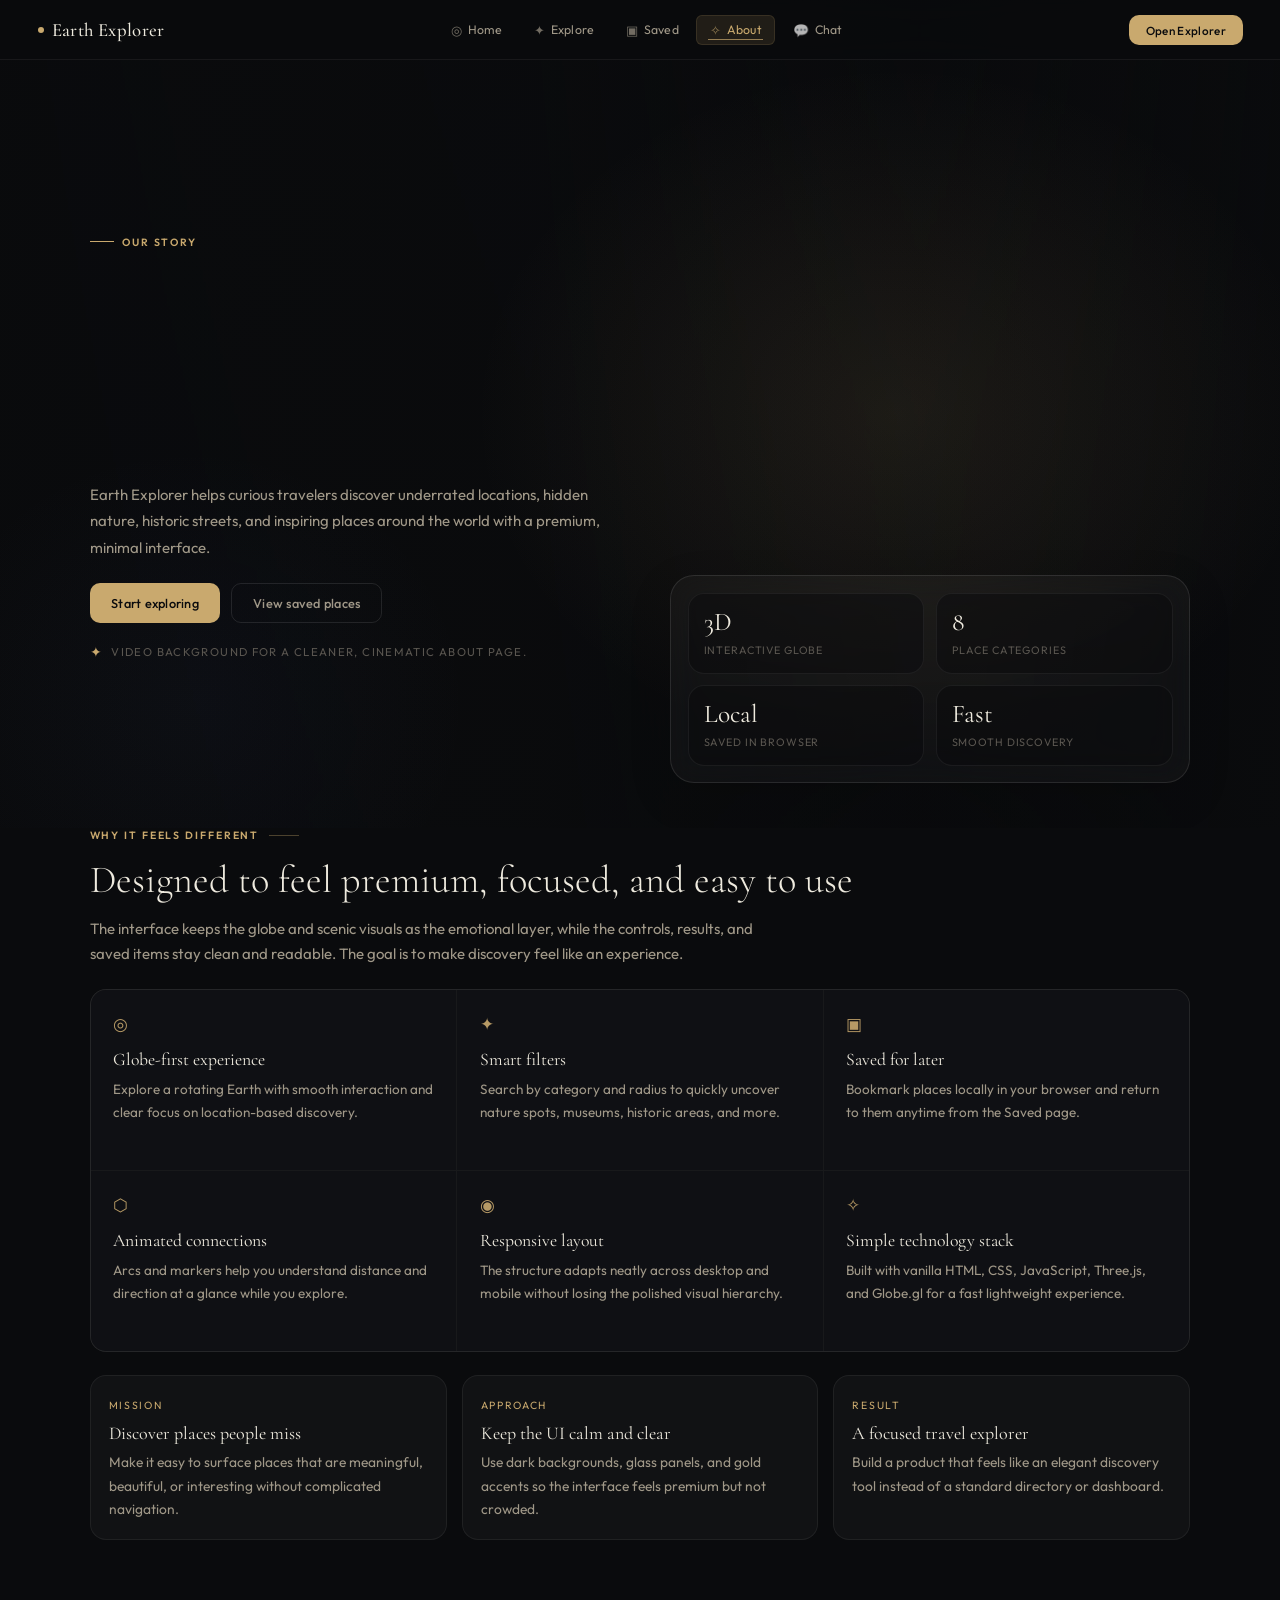
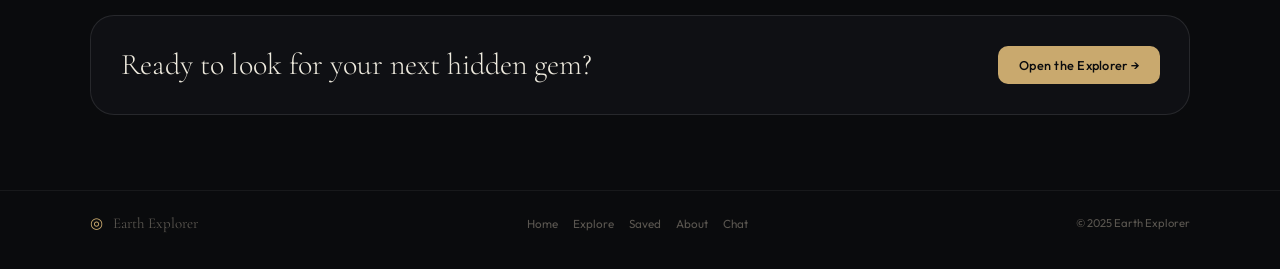
==== commit d5254e4c: "add chat option in website and modify chatbot" ====
--- a/web/about.html
+++ b/web/about.html
@@ -388,6 +388,7 @@
       <li><a href="explore.html"><span class="nav-icon">✦</span> Explore</a></li>
       <li><a href="saved.html"><span class="nav-icon">▣</span> Saved</a></li>
       <li><a href="about.html" class="active"><span class="nav-icon">✧</span> About</a></li>
+      <li><a href="chat.html"><span class="nav-icon">💬</span> Chat</a></li>
     </ul>
     <a href="explore.html" class="nav-cta">Open Explorer</a>
     <button class="nav-hamburger" id="navHam" aria-label="Menu" aria-expanded="false">
@@ -519,6 +520,7 @@
       <li><a href="explore.html">Explore</a></li>
       <li><a href="saved.html">Saved</a></li>
       <li><a href="about.html">About</a></li>
+      <li><a href="chat.html">Chat</a></li>
     </ul>
     <span class="footer-copy">© 2025 Earth Explorer</span>
   </footer>
--- a/web/styles.css
+++ b/web/styles.css
@@ -46,6 +46,116 @@
 a { color: inherit; text-decoration: none; }
 button { cursor: pointer; font-family: var(--font-body); }
 img { display: block; max-width: 100%; }
+
+/* ─── TEXT ANIMATION ─────────────────────────────────────────────── */
+/* Fade‑in animation applied to all visible elements when the page
+   acquires the .page-ready class (already present in the HTML).
+   This provides a subtle entrance effect for headings, buttons, links,
+   and chat messages, improving perceived UI responsiveness. */
+@keyframes fadeIn {
+  from { opacity: 0; transform: translateY(8px); }
+  to   { opacity: 1; transform: translateY(0); }
+}
+
+/* Apply the animation only to the visible shell so hidden overlays
+   (especially the detail modal) do not flash on page load. */
+.page-ready .nav,
+.page-ready .explorer,
+.page-ready .mobile-menu,
+.page-ready .mobile-explore-nav,
+.page-ready .side,
+.page-ready .globe-center,
+.page-ready .results-panel,
+.page-ready .side-section,
+.page-ready .btn,
+.page-ready .chip,
+.page-ready .stat-item,
+.page-ready .place-card,
+.page-ready .loading-state,
+.page-ready .empty-state,
+.page-ready .globe-hint {
+  animation: fadeIn 0.45s ease-out forwards;
+  animation-delay: calc(0.02s * var(--animation-index, 0));
+}
+
+/* Increment a CSS custom property for each child to create a cascade. */
+.page-ready .nav,
+.page-ready .explorer,
+.page-ready .mobile-menu,
+.page-ready .mobile-explore-nav,
+.page-ready .side,
+.page-ready .globe-center,
+.page-ready .results-panel,
+.page-ready .side-section,
+.page-ready .btn,
+.page-ready .chip,
+.page-ready .stat-item,
+.page-ready .place-card,
+.page-ready .loading-state,
+.page-ready .empty-state,
+.page-ready .globe-hint {
+  --animation-index: 0;
+}
+.page-ready .nav *:nth-child(n),
+.page-ready .explorer *:nth-child(n),
+.page-ready .mobile-menu *:nth-child(n),
+.page-ready .mobile-explore-nav *:nth-child(n),
+.page-ready .side *:nth-child(n),
+.page-ready .globe-center *:nth-child(n),
+.page-ready .results-panel *:nth-child(n),
+.page-ready .side-section *:nth-child(n),
+.page-ready .btn *:nth-child(n),
+.page-ready .chip *:nth-child(n),
+.page-ready .stat-item *:nth-child(n),
+.page-ready .place-card *:nth-child(n),
+.page-ready .loading-state *:nth-child(n),
+.page-ready .empty-state *:nth-child(n),
+.page-ready .globe-hint *:nth-child(n) {
+  --animation-index: calc(var(--animation-index) + 1);
+}
+
+/* Overlays and toasts should not inherit entrance animation. */
+.page-ready .modal-overlay,
+.page-ready .modal-overlay *,
+.page-ready .toast,
+.page-ready .toast * {
+  animation: none !important;
+}
+
+/* ─── SECTION‑SPECIFIC TEXT ANIMATION ─────────────────────────────── */
+/* Headings and paragraphs in the Saved and About hero sections slide
+   upward while fading in, creating a more pronounced entrance effect. */
+@keyframes fadeInUp {
+  from { opacity: 0; transform: translateY(20px); }
+  to   { opacity: 1; transform: translateY(0); }
+}
+
+/* Saved page */
+.saved-hero h1,
+.saved-hero p {
+  animation: fadeInUp 0.6s ease-out forwards;
+  animation-delay: 0.2s;
+}
+
+/* About page */
+.about-hero h1,
+.about-hero p {
+  animation: fadeInUp 0.6s ease-out forwards;
+  animation-delay: 0.2s;
+}
+
+/* ─── FONT CONSISTENCY ─────────────────────────────────────── */
+/* Ensure headings and paragraph text in the Saved and About pages use the
+   same font families as the Index page. */
+.saved-hero h1,
+.about-hero h1 {
+  font-family: var(--font-display) !important;
+}
+
+.saved-hero p,
+.about-hero p {
+  font-family: var(--font-body) !important;
+}
 
 /* ─── SCROLLBAR ──────────────────────────────────────────────── */
 ::-webkit-scrollbar { width: 4px; }
@@ -380,18 +490,21 @@
   background: rgba(5,6,8,0.82);
   backdrop-filter: blur(10px);
   display: flex;
-  align-items: center;
+  align-items: flex-start;
   justify-content: center;
   z-index: 200;
-  padding: 1rem;
-  opacity: 0;
+  padding: 2rem 1rem 1rem;
+  opacity: 0;
+  visibility: hidden;
   pointer-events: none;
-  transition: opacity 0.25s ease;
+  transition: opacity 0.25s ease, visibility 0s linear 0.25s;
 }
 
 .modal-overlay.open {
   opacity: 1;
+  visibility: visible;
   pointer-events: all;
+  transition: opacity 0.25s ease;
 }
 
 .modal-box {
@@ -635,6 +748,27 @@
 }
 
 /* ─── ANIMATIONS ─────────────────────────────────────────────── */
+/* Ensure basic anim-up classes always animate */
+.anim-up,
+.anim-up-2,
+.anim-up-3,
+.anim-up-4 {
+  animation-fill-mode: forwards;
+}
+
+
+/* Custom animation for the hero paragraph on the Saved page */
+@keyframes heroParagraphFadeUp {
+  from { opacity: 0; transform: translateY(12px); }
+  to   { opacity: 1; transform: translateY(0); }
+}
+
+.hero-paragraph-anim {
+  animation: heroParagraphFadeUp 0.7s ease-out forwards;
+  animation-delay: 0.3s; /* stagger after tag and heading */
+  animation-fill-mode: forwards;
+}
+
 @keyframes spin { to { transform: rotate(360deg); } }
 
 @keyframes fadeUp {
@@ -647,9 +781,12 @@
   to   { opacity: 1; }
 }
 
-.anim-up { animation: fadeUp 0.6s ease both; }
+.anim-up { animation: fadeUp 0.45s ease both; }
 .anim-up-2 { animation: fadeUp 0.6s ease 0.1s both; }
-.anim-up-3 { animation: fadeUp 0.6s ease 0.2s both; }
+.anim-up-3 { animation: fadeUp 0.45s ease 0.2s both; }
+
+/* Specific adjustment for paragraph with anim-up-3 – use fadeIn (no translate) for smoother appearance */
+p.anim-up-3 { animation: fadeIn 0.45s ease 0.2s both; }
 .anim-up-4 { animation: fadeUp 0.6s ease 0.3s both; }
 
 /* ─── HIDDEN ─────────────────────────────────────────────────── */
@@ -910,7 +1047,7 @@
 
 .feature-item,
 .story-card,
-.place-card {
+.place-card:not(.saved-card) {
   opacity: 0;
   transform: translateY(20px);
 }
@@ -923,4 +1060,589 @@
   transition:
     opacity .7s ease,
     transform .7s cubic-bezier(.22,1,.36,1);
-}+}
+
+#savedResults {
+  display: flex;
+  flex-direction: column;
+  gap: 0.6rem;
+  padding: 0.25rem 0;
+}
+
+@keyframes savedCardIn {
+  from { opacity: 0; transform: translateY(18px); }
+  to   { opacity: 1; transform: translateY(0); }
+}
+
+/* ─── SC2: Premium Saved Card ─────────────────────────────────── */
+.saved-card {
+  position: relative;
+  overflow: hidden;
+  border-radius: 14px;
+  border: 1px solid var(--border);
+  background: rgba(255,255,255,0.025);
+  backdrop-filter: blur(8px);
+  /* staggered entry animation — delay set via style attribute */
+  opacity: 0;
+  animation: savedCardIn 0.52s cubic-bezier(.22,1,.36,1) forwards;
+  transition:
+    border-color 0.25s ease,
+    box-shadow 0.3s ease,
+    transform 0.35s cubic-bezier(.22,1,.36,1);
+}
+.saved-card:hover {
+  border-color: rgba(201,169,110,0.22);
+  box-shadow: 0 10px 36px rgba(0,0,0,0.32), 0 0 0 1px rgba(201,169,110,0.07);
+  transform: translateY(-4px) !important;
+}
+
+/* Thin left-edge accent bar */
+.sc2-bar {
+  position: absolute;
+  left: 0;
+  top: 0;
+  bottom: 0;
+  width: 3px;
+  border-radius: 14px 0 0 14px;
+  transition: opacity 0.25s;
+}
+.saved-card:hover .sc2-bar {
+  opacity: 0.45 !important;
+}
+
+.sc2-wrap {
+  display: flex;
+  align-items: stretch;
+  gap: 0;
+  padding: 1rem 1rem 1rem 1.1rem;
+  position: relative;
+  z-index: 1;
+}
+
+/* Index number */
+.sc2-num {
+  font-family: var(--font-display);
+  font-size: 0.72rem;
+  font-weight: 300;
+  color: var(--text-3);
+  letter-spacing: 0.06em;
+  min-width: 22px;
+  padding-top: 0.12rem;
+  flex-shrink: 0;
+  user-select: none;
+}
+
+.sc2-content {
+  flex: 1;
+  min-width: 0;
+  padding-right: 0.6rem;
+}
+
+.sc2-header {
+  display: flex;
+  align-items: center;
+  gap: 0.55rem;
+  margin-bottom: 0.45rem;
+  flex-wrap: wrap;
+}
+
+.sc2-cat {
+  display: inline-flex;
+  align-items: center;
+  gap: 5px;
+  padding: 0.2rem 0.6rem 0.2rem 0.45rem;
+  border-radius: 6px;
+  background: var(--cb);
+  border: 1px solid var(--cbr);
+  color: var(--cc);
+  font-size: 0.65rem;
+  font-weight: 600;
+  letter-spacing: 0.09em;
+  text-transform: uppercase;
+}
+
+.sc2-icon {
+  font-size: 0.9rem;
+  line-height: 1;
+}
+
+.sc2-dist {
+  display: inline-flex;
+  align-items: center;
+  gap: 4px;
+  color: var(--text-3);
+  font-size: 0.7rem;
+  letter-spacing: 0.04em;
+  font-variant-numeric: tabular-nums;
+}
+
+.sc2-name {
+  font-family: var(--font-display);
+  font-size: 1.08rem;
+  font-weight: 400;
+  color: var(--text);
+  line-height: 1.2;
+  margin: 0 0 0.35rem;
+  white-space: nowrap;
+  overflow: hidden;
+  text-overflow: ellipsis;
+}
+
+.sc2-desc {
+  font-size: 0.8rem;
+  color: var(--text-2);
+  line-height: 1.58;
+  margin: 0 0 0.5rem;
+  display: -webkit-box;
+  line-clamp: 2;
+  -webkit-box-orient: vertical;
+  overflow: hidden;
+}
+
+.sc2-coords {
+  display: inline-flex;
+  align-items: center;
+  gap: 5px;
+  font-size: 0.68rem;
+  color: var(--text-3);
+  font-variant-numeric: tabular-nums;
+  letter-spacing: 0.04em;
+  background: rgba(255,255,255,0.04);
+  padding: 0.2rem 0.55rem;
+  border-radius: 5px;
+  border: 1px solid var(--border);
+}
+.sc2-coords svg {
+  color: var(--gold);
+  opacity: 0.7;
+  flex-shrink: 0;
+}
+
+/* Action column */
+.sc2-actions {
+  display: flex;
+  flex-direction: column;
+  gap: 0.4rem;
+  justify-content: center;
+  flex-shrink: 0;
+}
+
+.sc2-btn {
+  width: 30px;
+  height: 30px;
+  border-radius: 8px;
+  border: 1px solid var(--border);
+  background: transparent;
+  display: flex;
+  align-items: center;
+  justify-content: center;
+  cursor: pointer;
+  transition: background 0.18s, border-color 0.18s, color 0.18s, transform 0.18s;
+  color: var(--text-3);
+}
+.sc2-btn:hover {
+  transform: scale(1.1);
+}
+
+.sc2-btn-fly:hover {
+  background: var(--gold-dim);
+  border-color: rgba(201,169,110,0.4);
+  color: var(--gold);
+}
+
+.sc2-btn-maps:hover {
+  background: rgba(80,140,200,0.1);
+  border-color: rgba(80,140,200,0.3);
+  color: #5090c8;
+}
+
+.sc2-btn-remove:hover {
+  background: rgba(224,112,112,0.1);
+  border-color: rgba(224,112,112,0.35);
+  color: #e07070;
+}
+
+
+/* =========================================================
+   GUIDE SAVED PAGE — CINEMATIC MOTION LAYER
+========================================================= */
+
+body {
+  transition: opacity 0.38s ease, transform 0.38s cubic-bezier(.22,1,.36,1);
+  will-change: opacity, transform;
+}
+
+body.page-ready {
+  opacity: 1;
+  transform: translateY(0);
+}
+
+body.page-exit {
+  opacity: 0;
+  transform: translateY(-8px) scale(0.995);
+}
+
+.saved-hero {
+  isolation: isolate;
+  perspective: 1200px;
+}
+
+.saved-particles {
+  position: absolute;
+  inset: 0;
+  z-index: 1;
+  pointer-events: none;
+  overflow: hidden;
+}
+
+.saved-particle {
+  position: absolute;
+  left: var(--x);
+  top: var(--y);
+  width: var(--size);
+  height: var(--size);
+  border-radius: 999px;
+  background: rgba(201,169,110,0.55);
+  box-shadow: 0 0 18px rgba(201,169,110,0.08);
+  opacity: 0;
+  filter: blur(0.2px);
+  animation: particleFloat var(--dur) ease-in-out infinite;
+  animation-delay: var(--delay);
+  transform: translate3d(0,0,0);
+}
+
+@keyframes particleFloat {
+  0%   { opacity: 0; transform: translate3d(0, 0, 0) scale(0.7); }
+  20%  { opacity: 0.45; }
+  50%  { transform: translate3d(calc(var(--drift) * 0.5), calc(var(--rise) * -0.5), 0) scale(1); }
+  80%  { opacity: 0.28; }
+  100% { opacity: 0; transform: translate3d(var(--drift), calc(var(--rise) * -1), 0) scale(0.75); }
+}
+
+.saved-bg {
+  transform: translateZ(0);
+}
+
+.saved-video {
+  animation: savedVideoZoom 26s ease-in-out infinite alternate;
+  will-change: transform;
+  /* Force a 16:9 aspect ratio for the background video */
+  aspect-ratio: 16 / 9;
+}
+
+@keyframes savedVideoZoom {
+  from { transform: scale(1.02) translate3d(0, 0, 0); }
+  to   { transform: scale(1.09) translate3d(0, -14px, 0); }
+}
+
+.saved-bg::after {
+  background:
+    linear-gradient(90deg, rgba(10,11,13,0.96) 0%, rgba(10,11,13,0.84) 40%, rgba(10,11,13,0.36) 68%, rgba(10,11,13,0.9) 100%),
+    linear-gradient(180deg, rgba(10,11,13,0.10) 0%, rgba(10,11,13,0.40) 100%);
+}
+
+.hero-copy,
+.hero-panel,
+.results-header,
+.results-panel,
+.side-card,
+.side-note,
+.saved-card,
+.btn,
+.nav-links a,
+.nav-cta {
+  will-change: transform, opacity, box-shadow, border-color;
+}
+
+.hero-copy,
+.hero-panel {
+  opacity: 0;
+  transform: translateY(28px);
+  text-align: left; /* Ensure header text aligns left */
+}
+
+body.page-ready .hero-copy {
+  animation: heroBlockIn 0.9s cubic-bezier(.22,1,.36,1) 0.15s forwards;
+}
+
+body.page-ready .hero-panel {
+  animation: heroPanelIn 0.95s cubic-bezier(.22,1,.36,1) 0.28s forwards;
+}
+
+@keyframes heroBlockIn {
+  from { opacity: 0; transform: translateY(28px); filter: blur(10px); }
+  to   { opacity: 1; transform: translateY(0); filter: blur(0); }
+}
+
+@keyframes heroPanelIn {
+  from { opacity: 0; transform: translateY(32px) scale(0.98); filter: blur(8px); }
+  to   { opacity: 1; transform: translateY(0) scale(1); filter: blur(0); }
+}
+
+.hero-copy .hero-tag,
+.hero-copy h1,
+.hero-copy p,
+.hero-copy .hero-actions,
+.hero-copy .hero-note {
+  opacity: 0;
+  transform: translateY(18px);
+}
+
+body.page-ready .hero-copy .hero-tag {
+  animation: textRise 0.65s cubic-bezier(.22,1,.36,1) 0.28s forwards;
+}
+body.page-ready .hero-copy h1 {
+  animation: titleWordReveal 0.95s cubic-bezier(.22,1,.36,1) 0.42s forwards;
+}
+body.page-ready .hero-copy p {
+  animation: textRise 0.8s cubic-bezier(.22,1,.36,1) 0.62s forwards;
+}
+body.page-ready .hero-copy .hero-actions {
+  animation: textRise 0.72s cubic-bezier(.22,1,.36,1) 0.78s forwards;
+}
+body.page-ready .hero-copy .hero-note {
+  animation: textRise 0.7s cubic-bezier(.22,1,.36,1) 0.9s forwards;
+}
+
+@keyframes textRise {
+  from { opacity: 0; transform: translateY(18px); }
+  to   { opacity: 1; transform: translateY(0); }
+}
+
+.hero-copy h1 .word {
+  display: inline-block;
+  opacity: 0;
+  filter: blur(10px);
+  transform: translateY(14px);
+  animation: wordReveal 0.82s cubic-bezier(.22,1,.36,1) forwards;
+}
+
+@keyframes wordReveal {
+  from { opacity: 0; filter: blur(10px); transform: translateY(14px); }
+  to   { opacity: 1; filter: blur(0); transform: translateY(0); }
+}
+
+.hero-panel {
+  position: relative;
+  overflow: hidden;
+}
+
+.hero-panel::before,
+.side-card::before,
+.results-panel::before,
+.saved-card::before {
+  content: "";
+  position: absolute;
+  inset: 0;
+  background: radial-gradient(circle at var(--mx, 50%) var(--my, 50%), rgba(255,255,255,0.08), transparent 38%);
+  opacity: 0;
+  transition: opacity 180ms ease;
+  pointer-events: none;
+}
+
+.hero-panel:hover::before,
+.side-card:hover::before,
+.results-panel:hover::before,
+.saved-card:hover::before {
+  opacity: 1;
+}
+
+.hero-panel:hover,
+.side-card:hover,
+.results-panel:hover {
+  transform: translateY(-4px);
+  box-shadow: 0 20px 50px rgba(0,0,0,0.22);
+}
+
+.hero-mini {
+  position: relative;
+  overflow: hidden;
+  transition: transform 0.3s cubic-bezier(.22,1,.36,1), border-color 0.3s ease, box-shadow 0.3s ease;
+}
+
+.hero-mini:hover {
+  transform: translateY(-6px);
+  border-color: rgba(201,169,110,0.25);
+  box-shadow: 0 18px 34px rgba(0,0,0,0.14);
+}
+
+.results-panel {
+  position: relative;
+}
+
+.results-header,
+.side-card,
+.side-note {
+  opacity: 0;
+  transform: translateY(24px);
+}
+
+body.page-ready .results-header {
+  animation: textRise 0.8s cubic-bezier(.22,1,.36,1) 0.32s forwards;
+}
+body.page-ready .side-card:nth-of-type(1) {
+  animation: textRise 0.72s cubic-bezier(.22,1,.36,1) 0.36s forwards;
+}
+body.page-ready .side-card:nth-of-type(2) {
+  animation: textRise 0.72s cubic-bezier(.22,1,.36,1) 0.46s forwards;
+}
+body.page-ready .side-note {
+  animation: textRise 0.72s cubic-bezier(.22,1,.36,1) 0.56s forwards;
+}
+
+#savedResults {
+  display: flex;
+  flex-direction: column;
+  gap: 0.72rem;
+}
+
+.saved-card {
+  position: relative;
+  overflow: hidden;
+  border-radius: 18px;
+  border: 1px solid var(--border);
+  background: rgba(255,255,255,0.025);
+  backdrop-filter: blur(14px);
+  opacity: 0;
+  transform: translateY(24px) scale(0.98);
+}
+
+.saved-card.is-visible {
+  animation: savedCardIn 0.72s cubic-bezier(.22,1,.36,1) forwards;
+}
+
+.saved-card:hover {
+  transform: translateY(-6px) scale(1.01) !important;
+  border-color: rgba(201,169,110,0.22);
+  box-shadow: 0 18px 40px rgba(0,0,0,0.26), 0 0 0 1px rgba(201,169,110,0.08);
+}
+
+@keyframes savedCardIn {
+  from { opacity: 0; transform: translateY(24px) scale(0.98); filter: blur(6px); }
+  to   { opacity: 1; transform: translateY(0) scale(1); filter: blur(0); }
+}
+
+.saved-card.is-removing {
+  opacity: 0;
+  transform: translateY(10px) scale(0.96) !important;
+  transition: transform 0.4s cubic-bezier(.22,1,.36,1), opacity 0.4s ease, height 0.4s ease, margin 0.4s ease, padding 0.4s ease;
+}
+
+.sc2-wrap {
+  transition: transform 0.3s cubic-bezier(.22,1,.36,1);
+}
+
+.saved-card:hover .sc2-wrap {
+  transform: translateX(2px);
+}
+
+.sc2-btn {
+  position: relative;
+  transition:
+    transform 180ms ease,
+    background 180ms ease,
+    border-color 180ms ease,
+    color 180ms ease,
+    box-shadow 180ms ease;
+}
+
+.sc2-btn:hover {
+  transform: translateY(-1px) scale(1.08);
+  box-shadow: 0 8px 18px rgba(0,0,0,0.18);
+}
+
+.sc2-btn:active,
+.btn:active,
+.nav-cta:active,
+.nav-links a:active {
+  transform: scale(0.98);
+}
+
+.btn,
+.nav-links a,
+.nav-cta {
+  transition:
+    transform 180ms ease,
+    box-shadow 180ms ease,
+    background 180ms ease,
+    border-color 180ms ease,
+    color 180ms ease;
+}
+
+.btn:hover,
+.nav-links a:hover,
+.nav-cta:hover {
+  transform: translateY(-2px);
+}
+
+.btn:hover {
+  box-shadow: 0 16px 28px rgba(0,0,0,0.16);
+}
+
+.nav-links a.active {
+  box-shadow: inset 0 0 0 1px rgba(201,169,110,0.14);
+}
+
+.nav-links a {
+  position: relative;
+}
+
+.nav-links a::after {
+  content: "";
+  position: absolute;
+  left: 12px;
+  right: 12px;
+  bottom: 5px;
+  height: 1px;
+  background: var(--gold);
+  transform: scaleX(0);
+  transform-origin: center;
+  transition: transform 220ms ease;
+  opacity: 0.7;
+}
+
+.nav-links a:hover::after,
+.nav-links a.active::after {
+  transform: scaleX(1);
+}
+
+.reveal {
+  opacity: 0;
+  transform: translateY(28px);
+  /* Align the hero copy block to the end (right) of its grid cell */
+  justify-self: end;
+}
+
+.reveal.visible {
+  opacity: 1;
+  transform: translateY(0);
+  transition: opacity 0.85s cubic-bezier(.22,1,.36,1), transform 0.85s cubic-bezier(.22,1,.36,1);
+}
+
+@media (max-width: 720px) {
+  .saved-video {
+    animation-duration: 32s;
+  }
+
+  .hero-copy h1 .word {
+    animation-duration: 0.75s;
+  }
+
+  .saved-card:hover {
+    transform: translateY(-3px) scale(1.005) !important;
+  }
+}
+
+@media (prefers-reduced-motion: reduce) {
+  html { scroll-behavior: auto; }
+  body, .saved-video, .saved-particle, .saved-card, .btn, .nav-links a, .nav-cta,
+  .hero-copy, .hero-panel, .results-header, .side-card, .side-note,
+  .hero-copy h1 .word, .reveal, .sc2-btn {
+    animation: none !important;
+    transition: none !important;
+    transform: none !important;
+    filter: none !important;
+  }
+
+  body { opacity: 1 !important; }
+}
